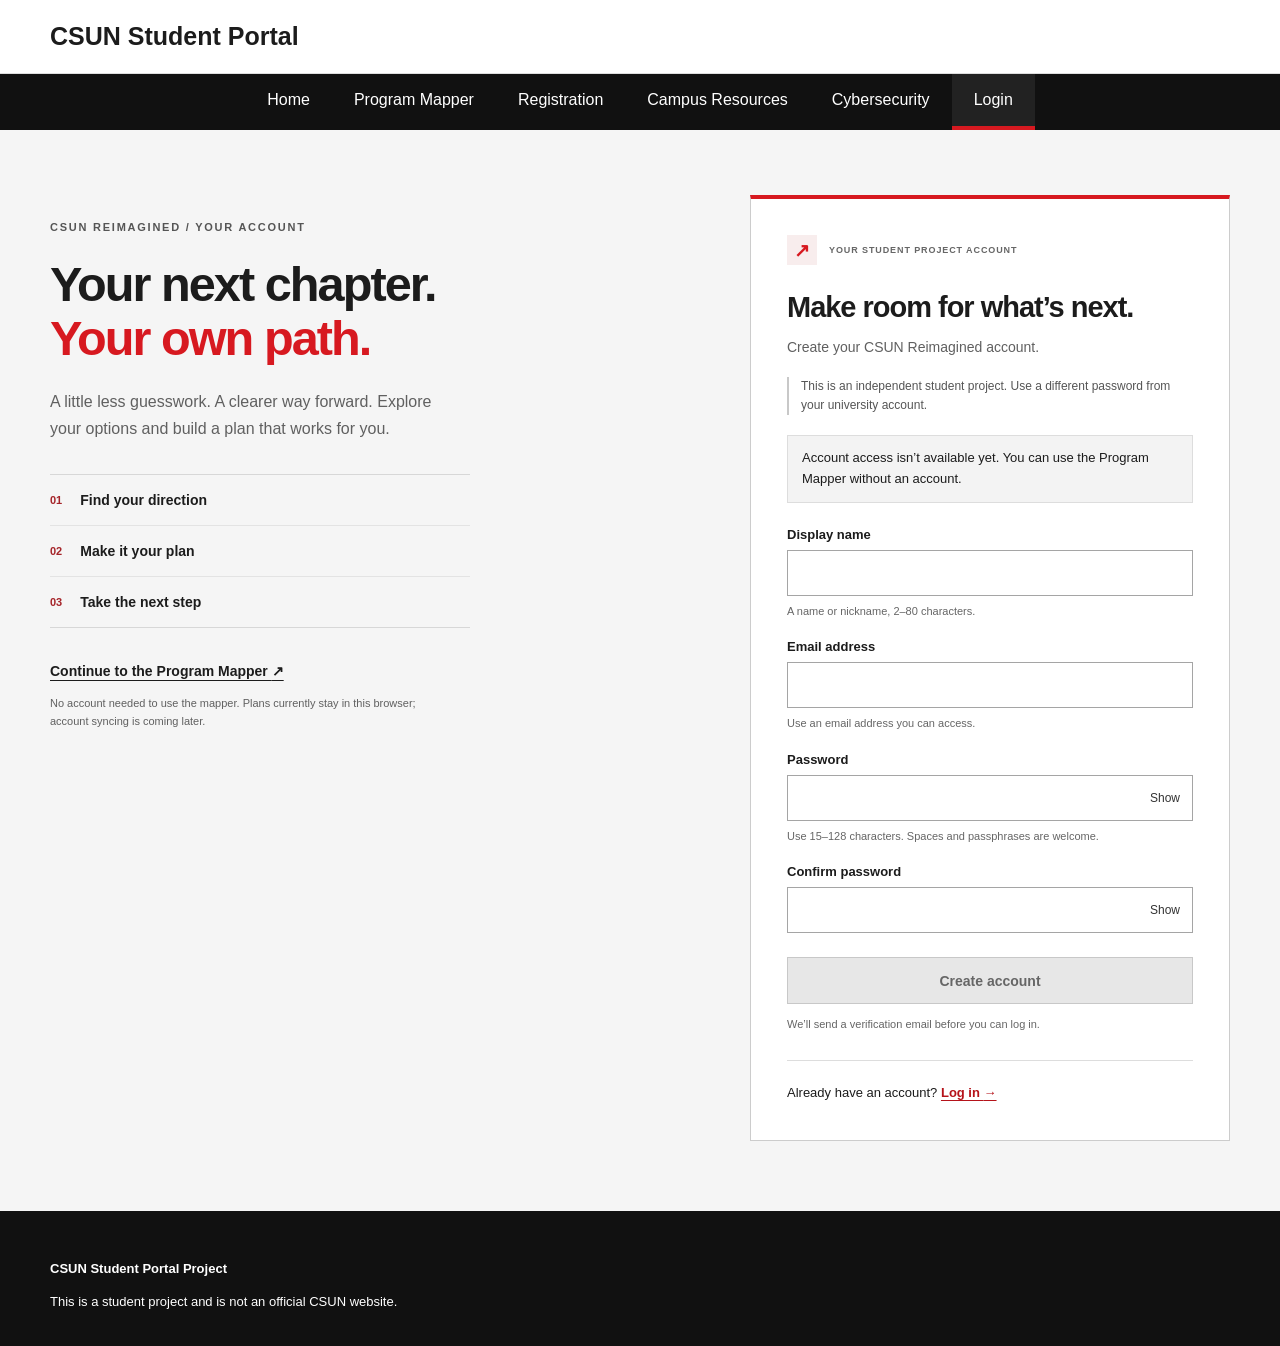
==== pages/create-account.html @ b4c3105c "Add files via upload" ====
<!DOCTYPE html>
<html lang="en">
<head>
    <meta charset="UTF-8">
    <meta name="viewport" content="width=device-width, initial-scale=1.0">
    <meta name="referrer" content="no-referrer">
    <meta name="robots" content="noindex, nofollow">
    <title>Create account | CSUN Reimagined</title>
    <link rel="stylesheet" href="../css/main.css">
    <link rel="stylesheet" href="../css/pages/login.css?v=2026.11.20.1">
</head>
<body class="auth-page" data-auth-page="register">
    <a class="auth-skip" href="#account-main">Skip to account form</a>
    <header class="site-header">

        <div class="container header-inner">

            <div class="site-brand">
                <h1>CSUN Student Portal</h1>
            </div>

        </div>

    </header>
    <nav class="main-nav">

        <div class="container nav-inner">

            <a href="../index.html">
                Home
            </a>

            <a href="program-mapper.html">
                Program Mapper
            </a>

            <a href="registration.html">
                Registration
            </a>

            <a href="resources.html">
                Campus Resources
            </a>

            <a href="cybersecurity.html">
                Cybersecurity
            </a>
            
            <a class="lgb active" aria-current="page" href="login-page.html">
                Login
            </a>
        </div>

    </nav>
    <main id="account-main" class="container auth-layout">
        <section class="auth-intro" aria-labelledby="intro-title">
            <p class="auth-eyebrow">CSUN REIMAGINED / YOUR ACCOUNT</p>
            <h2 id="intro-title">Your next chapter.<br><span>Your own path.</span></h2>
            <p>A little less guesswork. A clearer way forward. Explore your options and build a plan that works for you.</p>
            <div class="auth-preview" aria-hidden="true">
                <div><span>01</span><strong>Find your direction</strong></div>
                <div><span>02</span><strong>Make it your plan</strong></div>
                <div><span>03</span><strong>Take the next step</strong></div>
            </div>
            <a class="auth-guest" href="program-mapper.html">Continue to the Program Mapper <span aria-hidden="true">↗</span></a>
            <p class="auth-fine">No account needed to use the mapper. Plans currently stay in this browser; account syncing is coming later.</p>
        </section>
        <section class="auth-card" aria-labelledby="account-title">
            <div class="auth-card-heading"><span class="auth-mark" aria-hidden="true">↗</span><span>YOUR STUDENT PROJECT ACCOUNT</span></div>
            <div id="account-entry">
                <h2 id="account-title">Make room for what’s next.</h2>
                <p class="auth-subtitle">Create your CSUN Reimagined account.</p>
                <p class="auth-project-note">This is an independent student project. Use a different password from your university account.</p>
                <div id="service-status" class="auth-service" role="status" aria-live="polite">Checking account availability…</div>
                <div id="form-status" class="auth-status" role="status" aria-live="polite" aria-atomic="true" tabindex="-1" hidden></div>
                <form id="account-form" method="post" novalidate><div class="auth-fields"><div class="auth-field"><label for="display-name">Display name</label><input id="display-name" name="display-name" type="text" autocomplete="nickname" required maxlength="80" aria-describedby="display-name-hint display-name-error"><small id="display-name-hint">A name or nickname, 2–80 characters.</small><p class="auth-field-error" id="display-name-error" hidden></p></div><div class="auth-field"><label for="email">Email address</label><input id="email" name="email" type="email" autocomplete="email" required maxlength="254" aria-describedby="email-hint email-error" autocapitalize="none" spellcheck="false"><small id="email-hint">Use an email address you can access.</small><p class="auth-field-error" id="email-error" hidden></p></div><div class="auth-field"><label for="password">Password</label><div class="auth-password"><input id="password" name="password" type="password" autocomplete="new-password" required maxlength="256" aria-describedby="password-hint password-error"><button type="button" class="auth-reveal" data-toggle="password" aria-controls="password" aria-pressed="false" aria-label="Show password">Show</button></div><small id="password-hint">Use 15–128 characters. Spaces and passphrases are welcome.</small><p class="auth-field-error" id="password-error" hidden></p></div><div class="auth-field"><label for="confirm-password">Confirm password</label><div class="auth-password"><input id="confirm-password" name="confirm-password" type="password" autocomplete="new-password" required maxlength="256" aria-describedby="confirm-password-hint confirm-password-error"><button type="button" class="auth-reveal" data-toggle="confirm-password" aria-controls="confirm-password" aria-pressed="false" aria-label="Show confirm password">Show</button></div><small id="confirm-password-hint"></small><p class="auth-field-error" id="confirm-password-error" hidden></p></div></div><button class="auth-primary" type="submit" disabled>Create account</button></form><p class="auth-fine">We’ll send a verification email before you can log in.</p><div class="auth-switch">Already have an account? <a href="login-page.html">Log in <span aria-hidden="true">→</span></a></div>
            </div>
            <div id="account-session" hidden>
                <h2>You’re logged in.</h2>
                <p>Welcome, <strong id="account-name"></strong>.</p>
                <p id="account-email" class="auth-subtitle"></p>
                <p class="auth-project-note">Your mapper plan still saves in this browser. Account syncing is coming later.</p>
                <a class="auth-primary" href="program-mapper.html">Open Program Mapper</a>
                <button id="sign-out" class="auth-secondary" type="button">Sign out</button>
                <p id="session-status" role="status" aria-live="polite"></p>
            </div>
            <noscript><p class="auth-service">Account forms need JavaScript. You can still <a href="program-mapper.html">use the Program Mapper</a>.</p></noscript>
        </section>
    </main>
    <footer class="site-footer">

        <div class="container footer-inner">

            <p>
                <strong>CSUN Student Portal Project</strong>
            </p>

            <p>
                This is a student project and is not an official
                CSUN website.
            </p>

        </div>

    </footer>
    <script type="module" src="../js/pages/account.js?v=2026.11.20.1"></script>
</body>
</html>
---- css/main.css ----
/* ========
   BASE

   THIS IS THE CODE I WANT
=========== */

* {
    box-sizing: border-box;
}

body {
    margin: 0;
    font-family: Arial, Helvetica, sans-serif;
    background: #f5f5f5;
    color: #1c1c1c;
}

a {
    color: inherit;
    text-decoration: none;
}

img {
    max-width: 100%;
}

.container {
    width: 1180px;
    max-width: calc(100% - 40px);
    margin: 0 auto;
}

/* =========
   HEADER
============ */

.utility-header {
    background: white;
    border-bottom: 1px solid #d6d6d6;
}

.utility-inner {
    min-height: 82px;
    display: flex;
    align-items: center;
    justify-content: space-between;
}

.brand {
    display: flex;
    align-items: center;
    gap: 18px;
}

.brand-mark {
    font-size: 38px;
    font-weight: bold;
    color: #d71920;
}

.brand-divider {
    width: 1px;
    height: 45px;
    background: #bbb;
}

.brand-title {
    font-size: 22px;
    font-weight: bold;
}

.brand-subtitle {
    margin-top: 4px;
    font-size: 12px;
    color: #666;
}

.header-search {
    display: flex;
    gap: 8px;
}

.header-search input {
    width: 260px;
    padding: 11px 12px;
    border: 1px solid #aaa;
}

.header-search button {
    border: 0;
    background: #d71920;
    color: white;
    padding: 0 18px;
    cursor: pointer;
}

/* ===================
   NAVIGATION BAR
====================== */

.main-nav {
    background: #111;
    width: 100%;
}

.nav-inner {
    display: flex;
    width: 100%;
    max-width: none;
    justify-content: center;
}

.main-nav a {
    color: white;
    padding: 17px 22px;
    display: block;
    border-bottom: 4px solid transparent;
}

.main-nav a:hover,
.main-nav a.active {
    background: #222;
    border-bottom-color: #d71920;
}

.main-nav .lgb {
    background-color: #d71920;
    border-bottom-color: #d71920;
}

.main-nav .lgb:hover {
    background-color: #aa1118;
    border-bottom-color: #aa1118;
}


/* ==========
   HERO
============= */
/*.hero
Controls the whole section.

.container
Controls how wide the content can be.

.hero-inner
Controls how the content is arranged.

.hero-content
Controls the text itself.
*/

/* HERO SECTION
   Displays a campus photograph behind the introductory text.
*/
.hero {
    background-image: url("../images/csuncampus.jpg");

    background-size: cover;
    background-attachment: fixed;
    background-position: 0px -50px;
    background-repeat: no-repeat;
    min-height: 400px;
    color: white;
}

/*
   The translucent black panel covers the complete hero image without
   changing the opacity of the text or button inside it.
*/
.hero-inner {
    width: 100%;
    max-width: none;
    min-height: 400px;
}

.hero-content {
    width: 100%;
    min-height: 400px;
    padding: 60px max(40px, calc((100% - 1180px) / 2));
    background: rgba(0, 0, 0, 0.55);
    display: flex;
    flex-direction: column;
    justify-content: center;
    align-items: flex-start;
}
.hero-content a {
    color: #d71920;
}

/* ===========
   BUTTONS
============== */

.btn {
    display: inline-block;
    padding: 12px 20px;
    background: #d71920;
    color: white;
    font-weight: bold;
    border: 2px solid #d71920;
}

.btn:hover {
    background: #aa1118;
    border-color: #aa1118;
}

.btn-secondary {
    background: white;
    color: #111;
    border-color: #111;
}

.login-button {
    display: inline-block;
    padding: 12px 22px;
    background-color: #d71920;
    color: #d71920;
    font-weight: bold;
    text-decoration: none;
    border: 2px solid #d71920;
    transition: background-color 0.2s ease, border-color 0.2s ease;
}

.login-button:hover {
    background-color: #420a0d;
    border-color: #aa1118;
}

.login-button:focus {
    outline: 3px solid #111;
    outline-offset: 3px;
}

/* ===================
   SECTIONS
====================== */

.section {
    padding: 38px 0;
}

.section-title {
    font-size: 28px;
    margin: 0 0 24px;
}

/*
   Homepage section and heading styles.
*/
.page-section {
    padding: 38px 0;
}

.section-heading {
    margin-bottom: 24px;
}

.section-heading h2 {
    font-size: 28px;
    margin: 0 0 12px;
}

.section-heading p {
    margin: 0;
}

.card-grid {
    display: grid;
    grid-template-columns: repeat(4, 1fr);
    gap: 18px;
}

.card,
.feature-card {
    background: white;
    border: 1px solid #ccc;
    padding: 24px;
    min-height: 240px;
}

.card-icon {
    width: 58px;
    height: 58px;
    border-radius: 50%;
    background: #eee;
    color: #d71920;
    display: flex;
    align-items: center;
    justify-content: center;
    font-size: 26px;
    margin-bottom: 18px;
}

.card h2,
.card h3,
.feature-card h2,
.feature-card h3 {
    margin-top: 0;
}

.card p,
.feature-card p {
    line-height: 1.5;
    color: #555;
}

.text-link {
    color: #d71920;
    font-weight: bold;
}

/* Creates matching boxes for the secondary homepage links. */
.tool-links {
    display: grid;
    grid-template-columns: repeat(3, 1fr);
    gap: 18px;
}

.tool-links a {
    display: block;
    background: white;
    border: 1px solid #ccc;
    padding: 20px;
    font-weight: bold;
}

/* =========================
   TWO COLUMN SECTIONS
========================= */

.two-column {
    display: grid;
    grid-template-columns: 1fr 1fr;
    gap: 22px;
}

.panel {
    background: white;
    border: 1px solid #ccc;
    padding: 24px;
}

.panel h2 {
    margin-top: 0;
}

/* ===================
   PAGE BANNER
====================== */

.page-banner {
    background: #252525;
    color: white;
    padding: 45px 0;
    border-bottom: 5px solid #d71920;
}

.page-banner h1 {
    margin: 0 0 10px;
    font-size: 38px;
}

.page-banner p {
    margin: 0;
    color: #ddd;
}

/* ===================
   RESOURCE PAGE
====================== */

.content-layout {
    display: grid;
    grid-template-columns: 250px 1fr;
    gap: 25px;
}

.sidebar {
    background: white;
    border: 1px solid #ccc;
    padding: 20px;
}

.sidebar h3 {
    margin-top: 0;
}

.filter-group label {
    display: block;
    margin: 12px 0;
}

.resource-grid {
    display: grid;
    grid-template-columns: repeat(3, 1fr);
    gap: 18px;
}

.resource-card {
    background: white;
    border: 1px solid #ccc;
    padding: 20px;
    min-height: 210px;
}

/* =========================
   REGISTRATION PAGE
========================= */

.registration-layout {
    display: grid;
    grid-template-columns: 220px 1fr 260px;
    gap: 22px;
}

.side-menu,
.help-box,
.checklist {
    background: white;
    border: 1px solid #ccc;
    padding: 20px;
}

.side-menu a {
    display: block;
    padding: 12px 8px;
    border-bottom: 1px solid #ddd;
}

.side-menu a.active {
    color: #d71920;
    font-weight: bold;
}

.checklist-item {
    padding: 15px;
    border: 1px solid #ddd;
    margin-bottom: 12px;
}

/* =================
   ROADMAP PAGE
==================== */

.roadmap-layout {
    display: grid;
    grid-template-columns: 300px 1fr;
    gap: 24px;
}

.form-panel,
.roadmap-panel {
    background: white;
    border: 1px solid #ccc;
    padding: 22px;
}

.form-group {
    margin-bottom: 18px;
}

.form-group label {
    display: block;
    margin-bottom: 7px;
    font-weight: bold;
}

.form-group input,
.form-group select {
    width: 100%;
    padding: 11px;
    border: 1px solid #aaa;
}

.semester-grid {
    display: grid;
    grid-template-columns: repeat(3, 1fr);
    gap: 15px;
}

.semester-card {
    border: 1px solid #bbb;
    background: #fafafa;
    padding: 18px;
}

.notice {
    margin-top: 18px;
    padding: 15px;
    background: #f8dddd;
    border-left: 5px solid #d71920;
}

/* ==================
   CYBERSECURITY
===================== */

.cyber-grid {
    display: grid;
    grid-template-columns: repeat(3, 1fr);
    gap: 20px;
}

.cyber-card {
    background: white;
    border: 1px solid #ccc;
    padding: 25px;
}

.tip-list li {
    margin-bottom: 12px;
}

/* ===========
   ABOUT
============== */

.about-layout {
    display: grid;
    grid-template-columns: 240px 1fr;
    gap: 25px;
}

.about-content {
    background: white;
    border: 1px solid #ccc;
    padding: 30px;
}

.placeholder-box {
    height: 180px;
    border: 2px dashed #aaa;
    background: #eee;
    display: flex;
    align-items: center;
    justify-content: center;
    color: #777;
}

/* ==========
   FOOTER
============= */

.site-footer {
    margin-top: 40px;
    background: #111;
    color: white;
    padding: 35px 0 20px;
}

.footer-grid {
    display: grid;
    grid-template-columns: 2fr 1fr 1fr;
    gap: 30px;
}

.footer-links a {
    display: block;
    margin-bottom: 8px;
    color: #ddd;
}

.footer-bottom {
    border-top: 1px solid #555;
    margin-top: 25px;
    padding-top: 18px;
    color: #aaa;
    font-size: 13px;
}


/* =====================================
   UPCOMING CAMPUS EVENTS CALENDAR EXTENSION
======================================== */

.calendar-panel {
    margin-top: 15px;
    padding: 24px;
}

.calendar-ctrl-header {
    display: flex;
    justify-content: space-between;
    align-items: center;
    margin-bottom: 22px;
}

.calendar-btn {
    border: 0;
    background: #d71920; /* Matches brand-mark and button actions */
    color: white;
    padding: 10px 18px;
    font-weight: bold;
    cursor: pointer;
    transition: background 0.15s ease;
}

.calendar-btn:hover {
    background: #aa1118; /* Matches your explicit .btn:hover state */
}

.calendar-weekdays {
    display: grid;
    grid-template-columns: repeat(7, 1fr);
    text-align: center;
    font-weight: bold;
    color: #666; /* Matches brand-subtitle color selection */
    font-size: 14px;
    padding-bottom: 10px;
    border-bottom: 1px solid #ddd;
}

.calendar-grid-cells {
    display: grid;
    grid-template-columns: repeat(7, 1fr);
    grid-auto-rows: minmax(110px, auto);
    gap: 1px;
    background-color: #ccc; /* Matches structural panel border boundaries */
    border: 1px solid #ccc;
    margin-top: 5px;
}

.day-cell {
    background: white;
    padding: 8px;
    display: flex;
    flex-direction: column;
    gap: 5px;
    overflow-y: auto;
    max-height: 150px;
}

.day-cell.empty {
    background: #fdfdfd;
}

.date-num {
    font-size: 13px;
    font-weight: bold;
    color: #666;
    align-self: flex-end;
}

/* Event badges using clean, accessible typography matching your design ecosystem */
.event-badge {
    display: block;
    font-size: 11px;
    line-height: 1.3;
    background-color: #f8dddd; /* Safe matching tone built from your notices */
    color: #1c1c1c; /* Inherits standard dark primary body content readable color */
    border-left: 3px solid #d71920; /* Solid branding anchor */
    padding: 4px 6px;
    text-decoration: none;
    font-weight: bold;
    white-space: nowrap;
    overflow: hidden;
    text-overflow: ellipsis;
    transition: background 0.1s ease;
}

.event-badge:hover {
    background-color: #e2b4b4;
    color: #111;
}
---- css/pages/login.css ----
/* Account pages only. Shared navigation and site colors come from main.css. */
.auth-page { --auth-red: #d71920; --auth-muted: #606060; }
.auth-page [hidden] { display: none !important; }
.auth-page .site-header { background: #fff; border-bottom: 1px solid #ddd; }
.auth-page .header-inner { padding-block: 22px; }
.auth-page .site-brand h1 { margin: 0; font-size: 25px; }
.auth-page .main-nav .nav-inner { flex-wrap: wrap; }
.auth-page .main-nav a { text-align: center; }
.auth-page a:focus-visible, .auth-page button:focus-visible,
.auth-page input:focus-visible, .auth-page [tabindex]:focus-visible { outline: 3px solid #111; outline-offset: 4px; }
.auth-page .main-nav a:focus-visible { outline-color: #fff; outline-offset: -5px; }
.auth-skip { position: absolute; z-index: 10; top: -100px; left: 20px; background: white; padding: 12px; }
.auth-skip:focus { top: 12px; }
.auth-layout { display: grid; grid-template-columns: 1fr minmax(360px, 480px); gap: clamp(36px, 7vw, 110px); padding-block: 65px 35px; align-items: start; }
.auth-intro { padding-block: 26px; }
.auth-eyebrow { font-size: 11px; letter-spacing: .16em; font-weight: bold; color: #555; margin: 0 0 24px; }
.auth-intro h2 { font-size: clamp(32px, 3.8vw, 49px); letter-spacing: -.04em; line-height: 1.12; margin: 0 0 22px; }
.auth-intro h2 span { color: var(--auth-red); }
.auth-intro > p:not(.auth-eyebrow) { max-width: 400px; color: var(--auth-muted); line-height: 1.7; }
.auth-preview { border-block: 1px solid #d7d7d7; margin: 32px 0; max-width: 420px; }
.auth-preview div { display: flex; align-items: center; gap: 18px; padding: 17px 0; }
.auth-preview div + div { border-top: 1px solid #e3e3e3; }
.auth-preview span { color: #a52429; font-size: 11px; font-weight: bold; }
.auth-preview strong { font-size: 14px; }
.auth-page .auth-guest { font-weight: bold; font-size: 14px; text-decoration: underline; text-underline-offset: 4px; display: inline-block; line-height: 1.6; }
.auth-card { background: #fff; border: 1px solid #ccc; border-top: 4px solid var(--auth-red); padding: clamp(22px, 3vw, 36px); min-width: 0; }
.auth-card-heading { display: flex; align-items: center; gap: 12px; font-size: 9px; letter-spacing: .1em; color: #666; font-weight: bold; margin-bottom: 26px; }
.auth-mark { width: 30px; height: 30px; display: grid; place-items: center; background: #f8eded; color: var(--auth-red); font-size: 19px; }
.auth-card h2 { font-size: 29px; letter-spacing: -.035em; line-height: 1.15; margin: 0 0 12px; }
.auth-subtitle { color: var(--auth-muted); font-size: 14px; line-height: 1.6; margin: 0 0 18px; overflow-wrap: anywhere; }
.auth-page .auth-project-note { border-left: 2px solid #c8c8c8; padding-left: 12px; font-size: 12px; line-height: 1.6; color: #555; margin: 18px 0; }
.auth-service, .auth-status { font-size: 13px; line-height: 1.6; padding: 12px 14px; margin: 20px 0; background: #f3f3f3; border: 1px solid #ddd; overflow-wrap: anywhere; }
.auth-status[data-tone="error"] { border-left: 3px solid var(--auth-red); background: #fff5f5; }
.auth-status[data-tone="success"] { border-left: 3px solid #333; }
.auth-fields { display: grid; gap: 20px; margin-block: 24px; }
.auth-fields:empty { display: none; }
.auth-field label { display: block; font-size: 13px; font-weight: bold; margin-bottom: 8px; }
.auth-field input { display: block; border: 1px solid #a5a5a5; background: #fff; color: #111; font: inherit; font-size: 16px; width: 100%; min-height: 46px; padding: 11px 12px; border-radius: 0; min-width: 0; }
.auth-field input[aria-invalid="true"] { border-color: var(--auth-red); }
.auth-field small { display: block; color: #666; font-size: 11px; line-height: 1.5; margin-top: 7px; }
.auth-field small:empty { display: none; }
.auth-password { display: flex; align-items: stretch; }
.auth-password input { flex: 1; border-right: 0; }
.auth-reveal { font: inherit; font-size: 12px; background: #fff; border: 1px solid #a5a5a5; border-left: 0; color: #333; padding: 0 12px; min-width: 54px; cursor: pointer; }
.auth-field-error { font-size: 12px; line-height: 1.5; color: #ae1118; margin: 7px 0 0; }
.auth-page .auth-primary { display: block; width: 100%; text-align: center; font: inherit; font-weight: bold; font-size: 14px; border: 1px solid var(--auth-red); color: white; background: var(--auth-red); padding: 14px; min-height: 47px; cursor: pointer; }
.auth-page .auth-primary:hover:not(:disabled) { background: #ac1118; border-color: #ac1118; }
.auth-page button:disabled { cursor: not-allowed; }
.auth-page .auth-primary:disabled { background: #e7e7e7; color: #666; border-color: #c8c8c8; }
.auth-secondary { width: 100%; background: #fff; border: 1px solid #aaa; color: #222; font: inherit; font-size: 14px; padding: 13px; margin-top: 12px; cursor: pointer; }
.auth-secondary:hover { background: #f3f3f3; }
.auth-page .auth-forgot { font-size: 12px; display: inline-block; margin-top: 18px; text-decoration: underline; text-underline-offset: 3px; }
.auth-switch { margin-top: 26px; padding-top: 22px; border-top: 1px solid #ddd; font-size: 13px; line-height: 1.6; }
.auth-switch a { color: #b5131a; font-weight: bold; text-decoration: underline; text-underline-offset: 3px; }
.auth-page .auth-fine { font-size: 11px; color: #666; line-height: 1.7; }
.auth-page .site-footer { margin-top: 35px; }
.auth-page .footer-inner p { font-size: 13px; line-height: 1.6; }
@media (max-width: 800px) {
  .auth-layout { grid-template-columns: 1fr; gap: 28px; padding-block: 30px; width: calc(100% - 40px); max-width: 560px; }
  .auth-intro { padding-block: 6px; }
  .auth-intro h2 { font-size: 34px; }
  .auth-preview { display: none; }
  .auth-eyebrow { margin-bottom: 18px; }
  .auth-page .main-nav a { font-size: 13px; padding: 14px 12px; }
}
@media (prefers-reduced-motion: no-preference) {
  .auth-primary, .auth-secondary { transition: background-color .15s ease; }
}
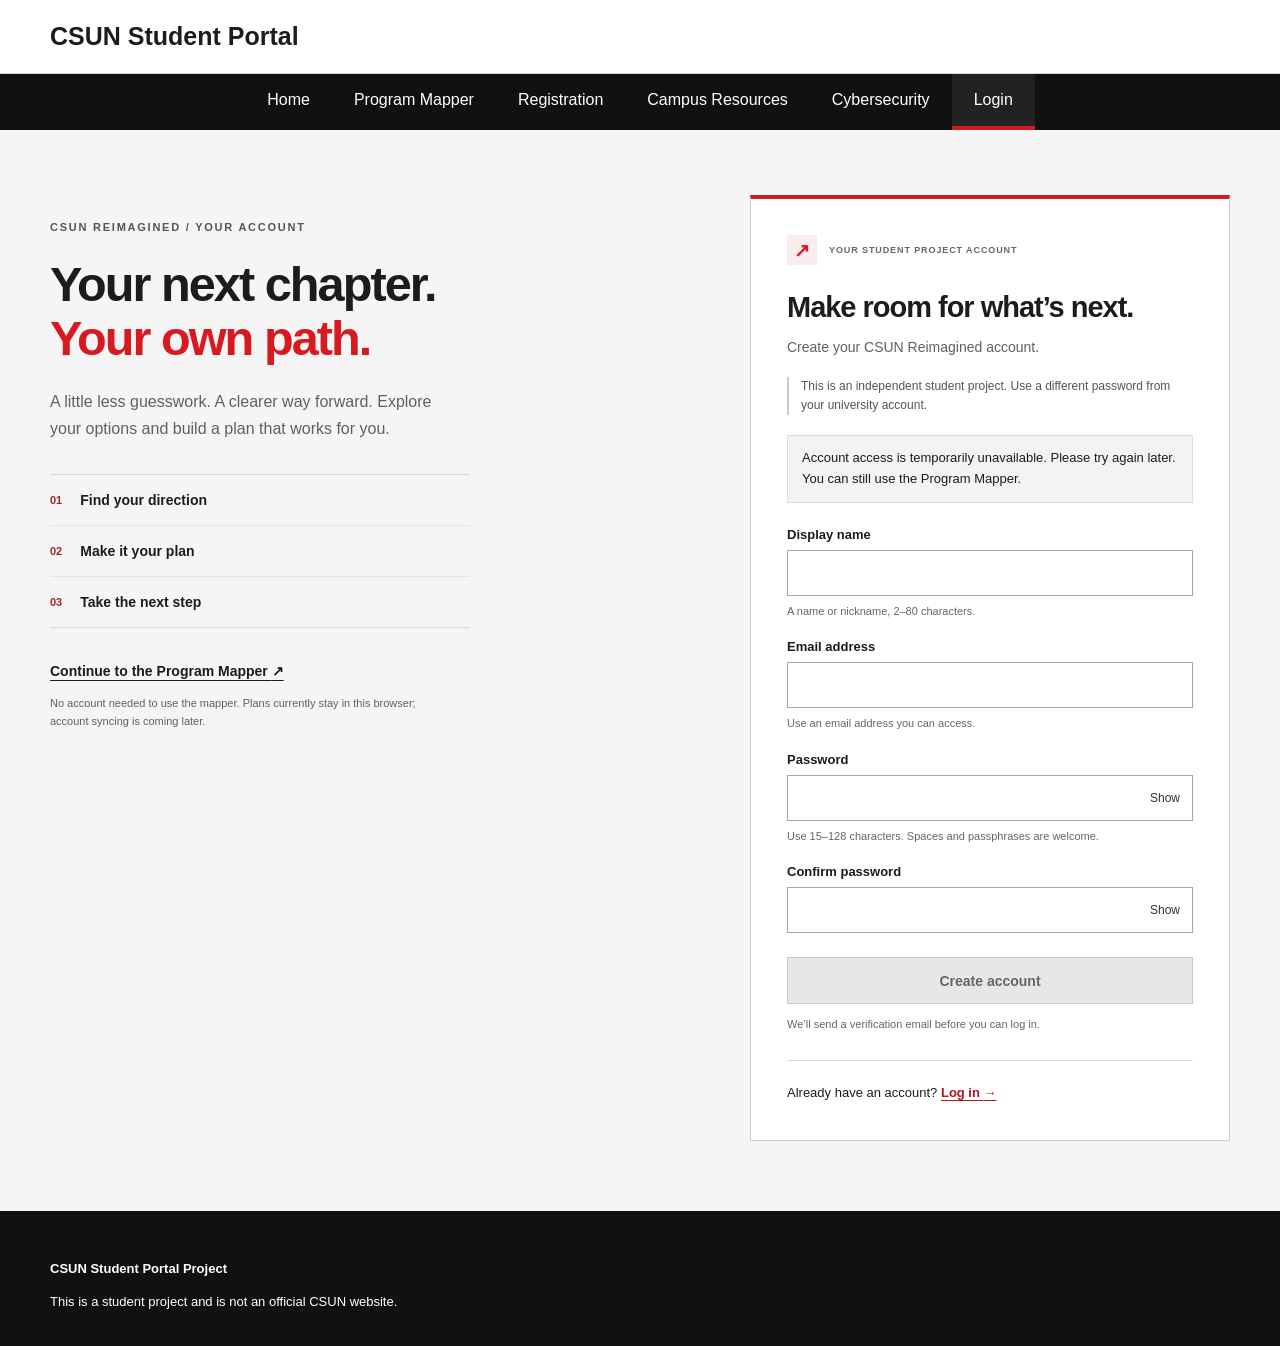
==== commit 85bc1975: "Add files via upload" ====
--- a/pages/create-account.html
+++ b/pages/create-account.html
@@ -103,6 +103,6 @@
         </div>
 
     </footer>
-    <script type="module" src="../js/pages/account.js?v=2026.11.20.1"></script>
+    <script type="module" src="../js/pages/account.js?v=2026.11.20.2"></script>
 </body>
 </html>
